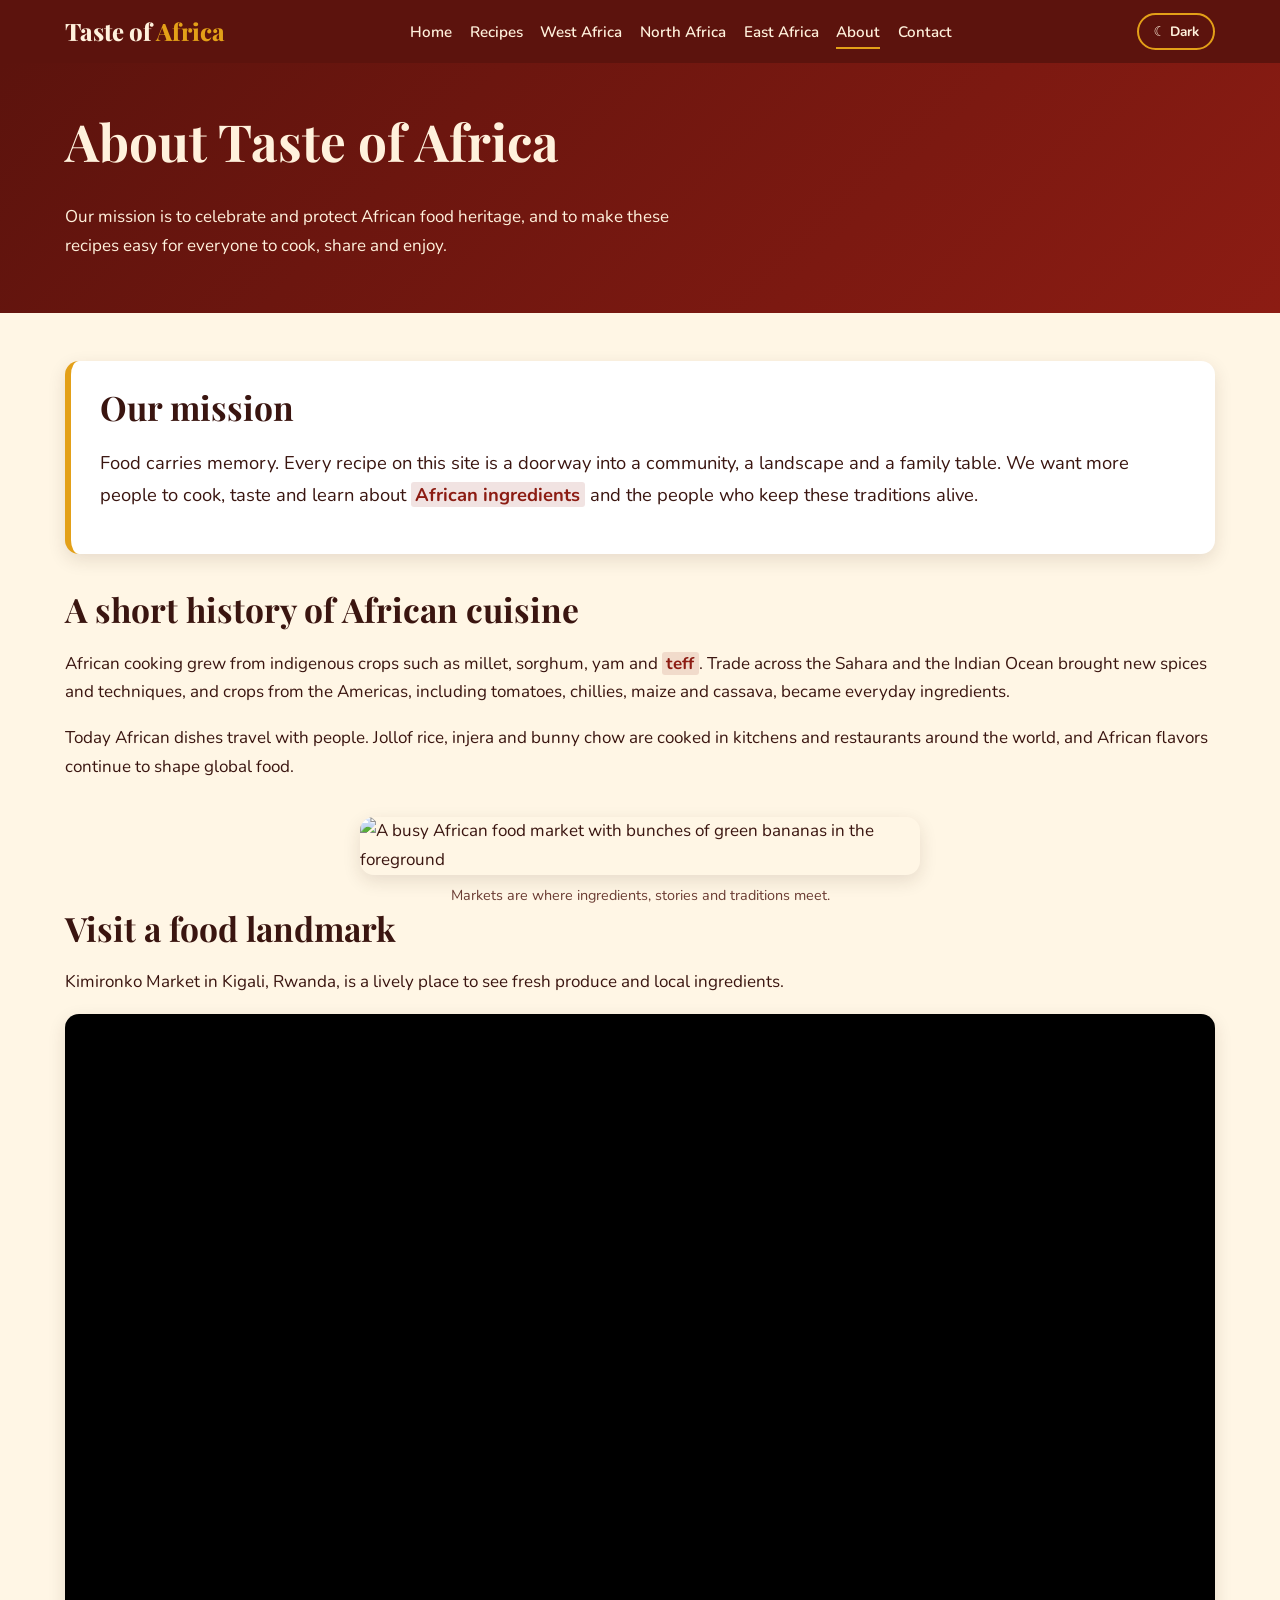
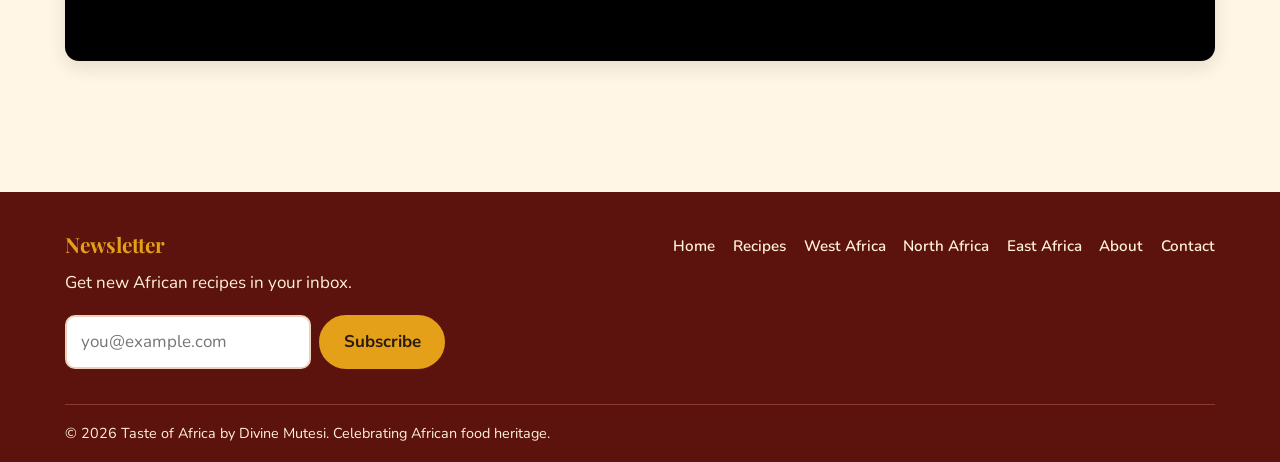
==== about.html @ 98d6f306 "add About page with mission, history and map" ====
<!DOCTYPE html>
<html lang="en">
<head>
<meta charset="UTF-8">
<meta name="viewport" content="width=device-width, initial-scale=1.0">
<meta name="referrer" content="strict-origin-when-cross-origin">
<meta name="description" content="Our mission to promote African food heritage.">
<title>About | Taste of Africa</title>
<link rel="preconnect" href="https://fonts.googleapis.com">
<link rel="preconnect" href="https://fonts.gstatic.com" crossorigin>
<link href="https://fonts.googleapis.com/css2?family=Nunito:wght@400;600;700&amp;family=Playfair+Display:wght@700;800&amp;display=swap" rel="stylesheet">
<link rel="icon" href="data:image/svg+xml,%3Csvg xmlns='http://www.w3.org/2000/svg' viewBox='0 0 100 100'%3E%3Ctext y='.9em' font-size='90'%3E%F0%9F%8D%B2%3C/text%3E%3C/svg%3E">
<link rel="stylesheet" href="styles.css">
<script src="script.js" defer></script>
</head>
<body>
<a class="skip-link" href="#main">Skip to main content</a>
<header class="site-header">
<div class="site-header__inner">
<a class="logo" href="index.html">Taste of <span>Africa</span></a>
<nav aria-label="Main navigation"><ul class="nav-list"><li><a href="index.html">Home</a></li><li><a href="recipes.html">Recipes</a></li><li><a href="west-africa.html">West Africa</a></li><li><a href="north-africa.html">North Africa</a></li><li><a href="east-africa.html">East Africa</a></li><li><a href="about.html" aria-current="page">About</a></li><li><a href="contact.html">Contact</a></li></ul></nav>
<button id="theme-toggle" class="theme-toggle" type="button" aria-pressed="false">&#9790; Dark</button>
</div>
</header>
<main id="main">
<header class="page-hero"><div class="container"><h1>About Taste of Africa</h1><p class="lead">Our mission is to celebrate and protect African food heritage, and to make these recipes easy for everyone to cook, share and enjoy.</p></div></header>
<div class="container section">
<section aria-labelledby="m-h" class="mission"><h2 id="m-h">Our mission</h2><p>Food carries memory. Every recipe on this site is a doorway into a community, a landscape and a family table. We want more people to cook, taste and learn about <mark>African ingredients</mark> and the people who keep these traditions alive.</p></section>
<section aria-labelledby="h-h"><h2 id="h-h">A short history of African cuisine</h2>
<p>African cooking grew from indigenous crops such as millet, sorghum, yam and <mark>teff</mark>. Trade across the Sahara and the Indian Ocean brought new spices and techniques, and crops from the Americas, including tomatoes, chillies, maize and cassava, became everyday ingredients.</p>
<p>Today African dishes travel with people. Jollof rice, injera and bunny chow are cooked in kitchens and restaurants around the world, and African flavors continue to shape global food.</p></section>
<figure class="wide wide--small"><img src="images/about.jpg" alt="A busy African food market with bunches of green bananas in the foreground" loading="lazy"><figcaption>Markets are where ingredients, stories and traditions meet.</figcaption></figure>
<section aria-labelledby="map-h"><h2 id="map-h">Visit a food landmark</h2><p>Kimironko Market in Kigali, Rwanda, is a lively place to see fresh produce and local ingredients.</p><div class="map"><iframe src="https://www.google.com/maps?q=Kimironko+Market,+Kigali,+Rwanda&amp;output=embed" title="Map of Kimironko Market in Kigali, Rwanda" loading="lazy" referrerpolicy="no-referrer-when-downgrade"></iframe></div></section></div>
</main>
<footer class="site-footer">
<div class="site-footer__inner">
<section aria-labelledby="news-h"><h2 id="news-h">Newsletter</h2><p>Get new African recipes in your inbox.</p>
<form class="newsletter-form" novalidate><label for="news-email" class="sr-only">Email address</label><input type="email" id="news-email" placeholder="you@example.com" autocomplete="email" required><button type="submit" class="btn">Subscribe</button><p class="form-msg" role="status" aria-live="polite"></p></form></section>
<nav aria-label="Footer navigation"><ul class="footer-nav"><li><a href="index.html">Home</a></li><li><a href="recipes.html">Recipes</a></li><li><a href="west-africa.html">West Africa</a></li><li><a href="north-africa.html">North Africa</a></li><li><a href="east-africa.html">East Africa</a></li><li><a href="about.html" aria-current="page">About</a></li><li><a href="contact.html">Contact</a></li></ul></nav>
</div>
<p class="copy">&copy; 2026 Taste of Africa by Divine Mutesi. Celebrating African food heritage.</p>
</footer>
</body>
</html>
---- styles.css ----
/* Taste of Africa - styles.css
   Palette inspired by African spices and landscapes: terracotta red, mustard, earthy brown, cream. */
:root{--bg:#fff6e5;--text:#3a1510;--muted:#6a3b32;--card:#ffffff;--brand:#8c1c13;--brand-dark:#5e0f09;--gold:#e3a018;--header:#5c130d;--on-header:#fff1dc;--border:#ecd2bd;--shadow:0 6px 18px rgba(59,35,20,.12);--mark:rgba(140,28,19,.12);--mark-text:#8c1c13;--r:14px;--font-head:"Playfair Display",Georgia,serif;--font-body:"Nunito",system-ui,sans-serif}
[data-theme="dark"]{--mark:rgba(240,163,127,.18);--mark-text:#f0a37f;--bg:#1c120c;--text:#f5e9d6;--muted:#d1b89a;--card:#2a1b12;--brand:#f0a37f;--brand-dark:#ffc2a3;--header:#2b0a07;--border:#4a3426;--shadow:0 6px 18px rgba(0,0,0,.5)}
*,*::before,*::after{box-sizing:border-box}
html{font-size:100%;scroll-behavior:smooth}
body{margin:0;font-family:var(--font-body);font-size:1.0625rem;line-height:1.7;background:var(--bg);color:var(--text)}
h1,h2,h3{font-family:var(--font-head);line-height:1.2;margin:0 0 .6em}
h1{font-size:clamp(2rem,5vw,3.2rem)}h2{font-size:clamp(1.5rem,3.5vw,2.1rem)}h3{font-size:1.3rem}
p{margin:0 0 1em}
a{color:var(--brand);text-underline-offset:3px}a:hover{color:var(--brand-dark)}
img{max-width:100%;display:block}
:focus-visible{outline:3px solid var(--gold);outline-offset:3px}
.container{width:min(1150px,92%);margin-inline:auto}
.section{padding-block:3rem}
.sub{color:var(--muted);margin-bottom:1.5rem}
.sr-only{position:absolute;width:1px;height:1px;margin:-1px;overflow:hidden;clip:rect(0,0,0,0);white-space:nowrap}
.skip-link{position:absolute;left:1rem;top:-4rem;background:var(--gold);color:#2b1a0e;padding:.5rem 1rem;border-radius:6px;font-weight:700;z-index:100}
.skip-link:focus{top:1rem}
mark{background:var(--mark);color:var(--mark-text);padding:0 .25em;border-radius:3px;font-weight:700}
.hero mark,.page-hero mark{background:rgba(255,255,255,.22);color:#fff}
/* header and navigation */
.site-header{background:var(--header);position:sticky;top:0;z-index:50}
.site-header__inner{width:min(1150px,94%);margin-inline:auto;display:flex;align-items:center;justify-content:space-between;gap:1rem;flex-wrap:wrap;padding:.7rem 0}
.logo{font-family:var(--font-head);font-size:1.5rem;font-weight:800;color:var(--on-header);text-decoration:none}.logo span{color:var(--gold)}
.nav-list,.footer-nav{list-style:none;margin:0;padding:0;display:flex;flex-wrap:wrap;gap:.25rem 1.1rem}
.nav-list a,.footer-nav a{color:var(--on-header);text-decoration:none;font-weight:600;font-size:.95rem;padding:.35rem 0;border-bottom:2px solid transparent;transition:color .2s,border-color .2s}
.nav-list a:hover,.footer-nav a:hover{color:var(--gold);border-color:var(--gold)}
.nav-list a[aria-current="page"]{border-color:var(--gold)}
.theme-toggle{background:transparent;color:var(--on-header);border:2px solid var(--gold);border-radius:999px;padding:.3rem .9rem;font:inherit;font-size:.85rem;font-weight:700;cursor:pointer}
.theme-toggle:hover{background:var(--gold);color:#2b1a0e}
/* buttons */
.btn{display:inline-block;background:var(--brand);color:#fff;border:2px solid var(--brand);border-radius:999px;padding:.6rem 1.4rem;font:inherit;font-weight:700;text-decoration:none;cursor:pointer;transition:transform .2s,background .2s}
[data-theme="dark"] .btn{background:var(--gold);border-color:var(--gold);color:#2b1a0e}
.btn:hover{background:var(--brand-dark);border-color:var(--brand-dark);color:#fff;transform:translateY(-2px)}
[data-theme="dark"] .btn:hover{background:#f5b93a;color:#2b1a0e}
.btn--ghost{background:transparent;color:#fff;border-color:#fff}.btn--ghost:hover{background:#fff;color:#3b2314;border-color:#fff}
.btn--sm{padding:.35rem 1rem;font-size:.9rem}
/* hero */
.hero{background:linear-gradient(rgba(70,12,8,.80),rgba(70,12,8,.80)),url("images/home-hero.jpg") center/cover;color:#fff;padding:4rem 0}
.hero__grid{display:grid;grid-template-columns:1fr 1fr;gap:2.5rem;align-items:center}
.hero h1{color:#fff}.hero .lead{font-size:1.15rem}
.eyebrow{color:var(--gold);text-transform:uppercase;letter-spacing:.1em;font-size:.85rem;font-weight:700;margin-bottom:.5rem}
.page-hero{background:linear-gradient(135deg,#5c130d,#8c1c13);color:var(--on-header);padding:3rem 0 2.2rem}.page-hero h1{color:var(--on-header)}.page-hero .lead{max-width:62ch}
.page-hero .meta{color:var(--gold);font-weight:700}
.video,.map{position:relative;aspect-ratio:16/9;border-radius:var(--r);overflow:hidden;box-shadow:var(--shadow);background:#000}
.video iframe,.map iframe{position:absolute;inset:0;width:100%;height:100%;border:0}
.video-thumb{position:absolute;inset:0;display:flex;align-items:center;justify-content:center;background:var(--thumb,#000) center/cover no-repeat #000;text-decoration:none;cursor:pointer}
.video-thumb svg{transition:transform .2s ease,opacity .2s ease;opacity:.85}
.video-thumb:hover svg{transform:scale(1.15);opacity:1}
/* cards and grids */
.grid{display:grid;grid-template-columns:repeat(auto-fit,minmax(240px,1fr));gap:1.5rem}
.grid--3{grid-template-columns:repeat(auto-fit,minmax(260px,1fr))}
.card{background:var(--card);border:1px solid var(--border);border-radius:var(--r);box-shadow:var(--shadow);overflow:hidden;display:flex;flex-direction:column;transition:transform .25s,box-shadow .25s}
.card:hover{transform:translateY(-4px)}
.card__figure{margin:0;position:relative}.card__figure img{aspect-ratio:4/3;width:100%;object-fit:cover}
.card__cap{position:absolute;left:.6rem;bottom:.6rem;background:rgba(92,19,13,.9);color:#fff;font-size:.8rem;padding:.15rem .6rem;border-radius:999px}
.card__body{padding:1.1rem 1.2rem 1.3rem;display:flex;flex-direction:column;flex:1}.card__body p{color:var(--muted);flex:1}
.card__body h3 a{text-decoration:none;color:var(--text)}.card__body h3 a:hover{color:var(--brand)}
.card__actions{display:flex;gap:.6rem;align-items:center;justify-content:space-between;flex-wrap:wrap}
.card--text{padding:1.4rem}.card--text p{color:var(--muted);margin:0}
.region-card{position:relative;display:block;border-radius:var(--r);overflow:hidden;box-shadow:var(--shadow);color:#fff;text-decoration:none;min-height:240px}
.region-card img{position:absolute;inset:0;width:100%;height:100%;object-fit:cover;transition:transform .4s}.region-card:hover img{transform:scale(1.06)}
.region-card span{position:absolute;inset:auto 0 0 0;padding:3rem 1.2rem 1.1rem;background:linear-gradient(transparent,rgba(20,10,4,.92));font-size:.95rem}
.region-card strong{display:block;font-family:var(--font-head);font-size:1.4rem}
.recipe-card.hidden{display:none}
/* favorites and filters */
.fav-btn{display:inline-flex;align-items:center;gap:.4rem;background:transparent;color:var(--text);border:2px solid var(--border);border-radius:999px;padding:.3rem .9rem;font:inherit;font-size:.9rem;font-weight:700;cursor:pointer}
.page-hero .fav-btn{color:var(--on-header);border-color:var(--on-header);margin-top:.5rem}
.fav-btn .heart{color:#8f8f8f;transition:color .2s,transform .2s}
.fav-btn.active{border-color:#d62828}.fav-btn.active .heart{color:#e63946;transform:scale(1.25)}
.filters{display:flex;flex-wrap:wrap;gap:.6rem;margin-bottom:1rem}
.filter-btn{background:var(--card);color:var(--text);border:2px solid var(--border);border-radius:999px;padding:.4rem 1.1rem;font:inherit;font-weight:700;cursor:pointer;transition:background .2s}
.filter-btn:hover{border-color:var(--brand)}
.filter-btn.active{background:var(--brand);border-color:var(--brand);color:#fff}
[data-theme="dark"] .filter-btn.active{background:var(--gold);border-color:var(--gold);color:#2b1a0e}
.status{color:var(--muted);font-weight:600}
/* recipe page */
.recipe__grid{display:grid;grid-template-columns:1fr 1fr;gap:2rem;padding-block:2.5rem}
.recipe__figure,.wide{margin:0}.recipe__figure img,.wide img{width:100%;max-height:520px;object-fit:cover;border-radius:var(--r);box-shadow:var(--shadow)}
figcaption{font-size:.9rem;color:var(--muted);margin-top:.5rem}
.panel{background:var(--card);border:1px solid var(--border);border-radius:var(--r);padding:1.4rem 1.6rem}
.panel ul{margin:0;padding-left:1.2rem}
.ingredients{list-style:none;padding:0!important}.ingredients li{padding:.45rem 0;border-bottom:1px dashed var(--border)}
.qty{font-weight:800;color:var(--brand)}
.scaler{display:flex;align-items:center;gap:.7rem;flex-wrap:wrap;margin-bottom:.8rem}
.scaler input{width:5rem}
.hint{font-size:.88rem;color:var(--muted);margin:0}
details{background:var(--card);border:1px solid var(--border);border-radius:var(--r);margin-bottom:.8rem;padding:.2rem 1.2rem}
summary{cursor:pointer;font-weight:800;padding:.7rem 0;font-size:1.1rem}
details ol{padding-left:1.3rem;margin:.2rem 0 1rem}details li{margin-bottom:.5rem}
.table{width:100%;max-width:640px;border-collapse:collapse;background:var(--card);border-radius:var(--r);overflow:hidden}
.table caption{text-align:left;color:var(--muted);font-size:.9rem;padding-bottom:.5rem}
.table th{background:var(--header);color:var(--on-header);text-align:left;padding:.7rem 1rem}.table td{padding:.7rem 1rem;border:1px solid var(--border)}
.recipe .container>section{margin-bottom:2.2rem}
.two-col{display:grid;grid-template-columns:1fr 1fr;gap:1.5rem;margin:2rem 0}
.container>section{margin-bottom:2.2rem}
.mission{background:var(--card);border-left:6px solid var(--gold);border-radius:var(--r);padding:1.6rem 1.8rem;font-size:1.15rem;box-shadow:var(--shadow)}
.back{margin-top:2rem}
.wide--small img{max-width:560px;margin-inline:auto}.wide--small figcaption{text-align:center}
/* forms */
.contact{max-width:680px}
.field{margin-bottom:1.2rem}
label{display:block;font-weight:700;margin-bottom:.3rem}
input,select,textarea{width:100%;font:inherit;color:var(--text);background:var(--card);border:2px solid var(--border);border-radius:10px;padding:.65rem .85rem;transition:border-color .2s,box-shadow .2s}
input:focus,select:focus,textarea:focus{outline:none;border-color:var(--gold);box-shadow:0 0 0 4px rgba(227,160,24,.35)}
input[aria-invalid="true"],textarea[aria-invalid="true"]{border-color:#c0392b}
.error{color:#b3261e;font-weight:700;margin:.3rem 0 0;min-height:0}
[data-theme="dark"] .error{color:#ff9a8f}
.confirmation{background:var(--card);border:2px solid var(--gold);border-radius:var(--r);padding:1.6rem;font-size:1.2rem;font-weight:700}
/* footer */
.site-footer{background:var(--header);color:var(--on-header);padding:2.5rem 0 1rem;margin-top:3rem}
.site-footer__inner{width:min(1150px,94%);margin-inline:auto;display:flex;flex-wrap:wrap;justify-content:space-between;gap:2rem}
.site-footer h2{font-size:1.3rem;color:var(--gold)}
.newsletter-form{display:flex;flex-wrap:wrap;gap:.5rem;max-width:380px}.newsletter-form input{flex:1;min-width:180px}
.newsletter-form .btn{background:var(--gold);border-color:var(--gold);color:#2b1a0e}
.form-msg{width:100%;margin:.2rem 0 0;font-weight:700}
.copy{width:min(1150px,94%);margin:1.5rem auto 0;border-top:1px solid #8c3a2e;padding-top:1rem;font-size:.9rem}
/* animation (disabled for users who prefer reduced motion) */
@media (prefers-reduced-motion:no-preference){.card,.panel,.mission{animation:rise .6s ease both}@keyframes rise{from{opacity:0;transform:translateY(14px)}to{opacity:1;transform:none}}}
@media (prefers-reduced-motion:reduce){*{transition:none!important;scroll-behavior:auto!important}}
/* responsive */
@media (max-width:820px){.hero__grid,.recipe__grid,.two-col{grid-template-columns:1fr}.hero{padding:2.5rem 0}.section{padding-block:2rem}}
@media (max-width:520px){.site-header__inner{flex-direction:column;align-items:flex-start}.card__actions{flex-direction:column;align-items:stretch}.card__actions .btn,.card__actions .fav-btn{text-align:center;justify-content:center}}
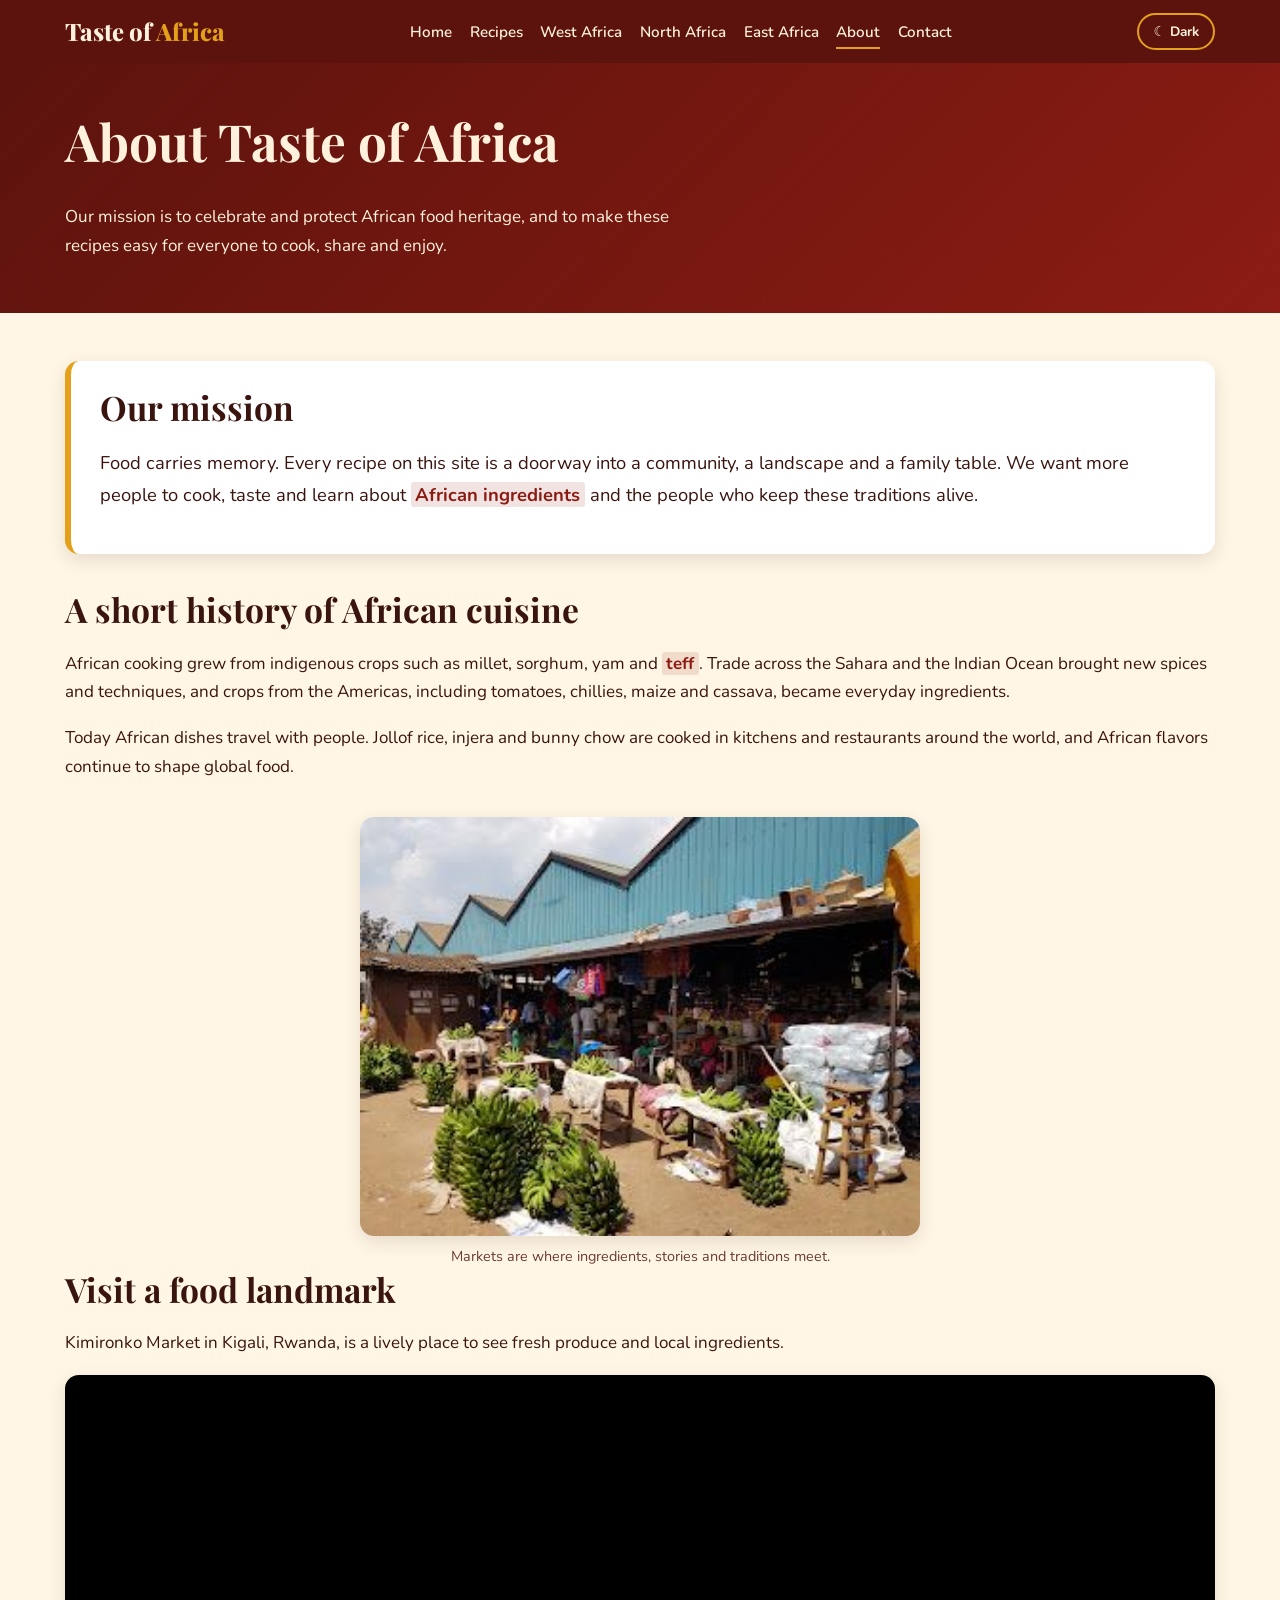
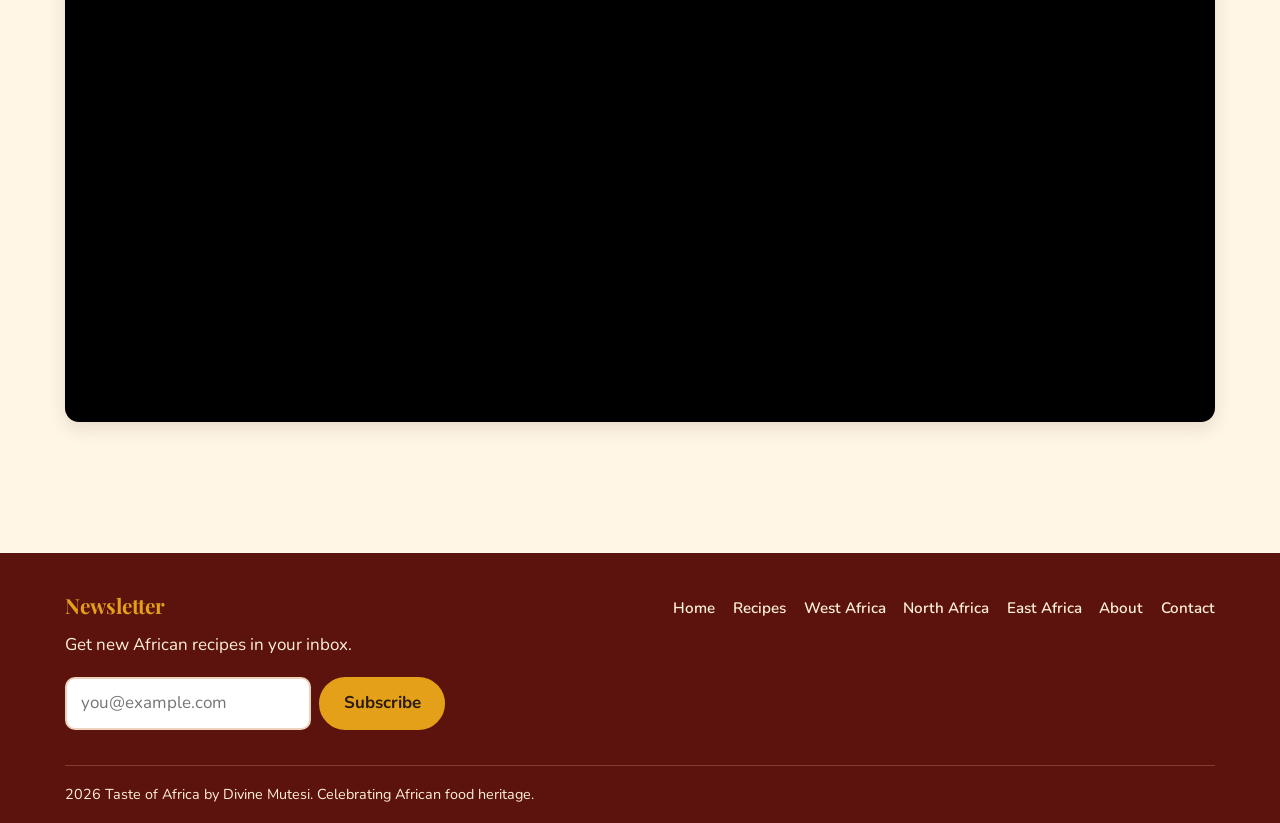
==== commit 459f0b6f: "changes" ====
--- a/about.html
+++ b/about.html
@@ -38,7 +38,7 @@
 <form class="newsletter-form" novalidate><label for="news-email" class="sr-only">Email address</label><input type="email" id="news-email" placeholder="you@example.com" autocomplete="email" required><button type="submit" class="btn">Subscribe</button><p class="form-msg" role="status" aria-live="polite"></p></form></section>
 <nav aria-label="Footer navigation"><ul class="footer-nav"><li><a href="index.html">Home</a></li><li><a href="recipes.html">Recipes</a></li><li><a href="west-africa.html">West Africa</a></li><li><a href="north-africa.html">North Africa</a></li><li><a href="east-africa.html">East Africa</a></li><li><a href="about.html" aria-current="page">About</a></li><li><a href="contact.html">Contact</a></li></ul></nav>
 </div>
-<p class="copy">&copy; 2026 Taste of Africa by Divine Mutesi. Celebrating African food heritage.</p>
+<p class="copy">2026 Taste of Africa by Divine Mutesi. Celebrating African food heritage.</p>
 </footer>
 </body>
 </html>
